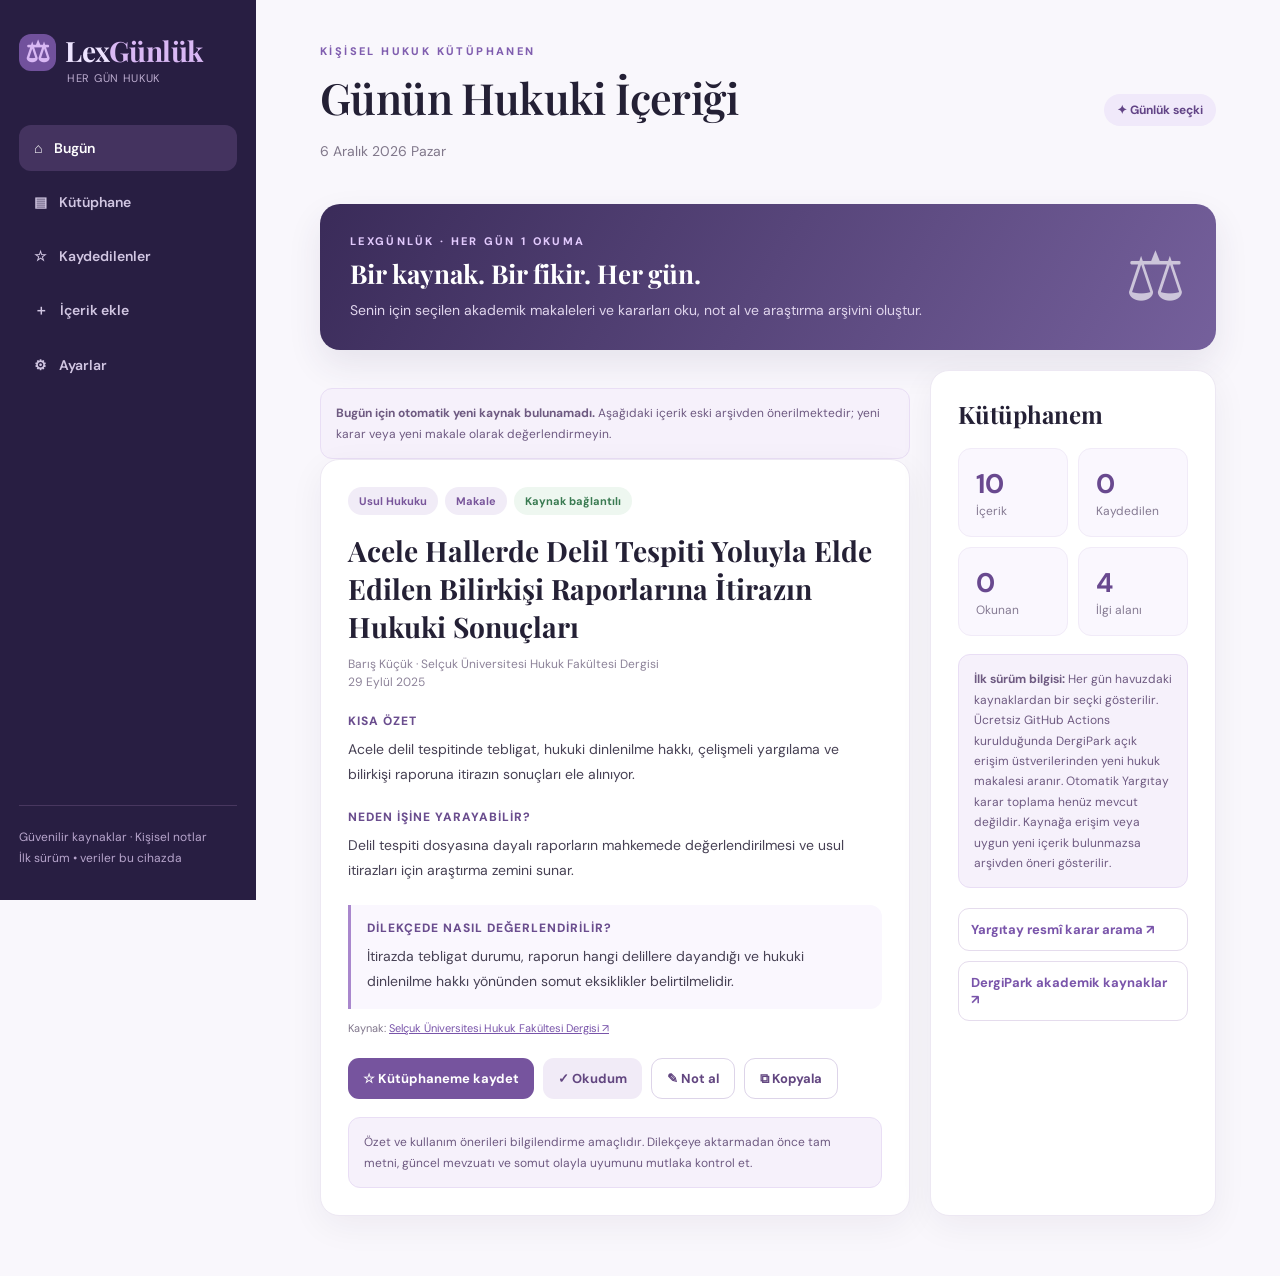
==== index.html @ 828d816e "Add files via upload" ====
<!doctype html><html lang="tr"><head><meta charset="UTF-8"/><meta name="viewport" content="width=device-width,initial-scale=1,viewport-fit=cover"/><meta name="theme-color" content="#24183c"/><meta name="apple-mobile-web-app-capable" content="yes"/><meta name="apple-mobile-web-app-title" content="LexGünlük"/><meta name="description" content="Her gün bir hukuk makalesi veya doğrulanmış karar, kişisel kütüphaneniz ve notlarınız."/><link rel="manifest" href="./manifest.webmanifest"/><link rel="icon" type="image/svg+xml" href="./icon.svg"/><link rel="apple-touch-icon" href="./icon-192.png"/><link rel="stylesheet" href="./style.css"/><title>LexGünlük — Günlük Hukuk Seçkisi</title></head><body><div id="root"></div><script defer src="./icerikler.js"></script><script defer src="./gunluk-kararlar.js"></script><script defer src="./app.js"></script></body></html>
---- style.css ----
@import url('https://fonts.googleapis.com/css2?family=DM+Sans:wght@400;500;600;700;800&family=Playfair+Display:wght@500;600;700&display=swap');
:root{--bg:#f9f7fc;--ink:#242035;--side:#281e42;--purple:#7754a1;--purple2:#aa8bc5;--pale:#f2edfa;--border:#ede8f3;--muted:#80778d;--white:#fff;--shadow:0 10px 35px rgba(37,23,63,.055)}*{box-sizing:border-box}html{scroll-behavior:smooth}body{margin:0;background:var(--bg);color:var(--ink);font-family:'DM Sans',Arial,sans-serif;font-size:14px}button,input,textarea,select{font:inherit}button{cursor:pointer}button:focus-visible,a:focus-visible,input:focus-visible{outline:3px solid #c19bff;outline-offset:2px}a{color:#7954aa}.layout{display:grid;grid-template-columns:256px 1fr;min-height:100vh}.sidebar{background:var(--side);color:#eee4ff;min-height:100vh;padding:32px 19px;display:flex;flex-direction:column;gap:40px;position:sticky;top:0;height:100vh}.brand{font-family:'Playfair Display',Georgia,serif;font-size:28px;font-weight:700;letter-spacing:-.5px}.brand span{color:#d9b8f4}.brandmark{display:inline-grid;place-items:center;width:37px;height:37px;border-radius:12px;background:#71519c;color:white;margin-right:9px;font-family:Georgia,serif}.brand-sub{font-size:11px;color:#bcaccf;padding-left:48px;letter-spacing:.7px}.nav{display:grid;gap:8px}.nav button{border:0;background:transparent;text-align:left;padding:14px 15px;border-radius:12px;color:#d1c6e2;font-weight:600}.nav button.active,.nav button:hover{background:#44335f;color:white}.nav button span{margin-right:12px}.sidebar-note{margin-top:auto;border-top:1px solid #48375f;padding-top:21px;line-height:1.7;color:#b7a5cc;font-size:12px}.content{max-width:1210px;width:100%;margin:0 auto;padding:44px clamp(20px,5vw,72px) 60px}.overline{color:#805eaf;font-weight:800;font-size:11px;letter-spacing:2.4px;text-transform:uppercase}.headline{font-family:'Playfair Display',Georgia,serif;font-weight:600;font-size:clamp(32px,4vw,43px);margin:10px 0 5px;letter-spacing:-.6px}.subtitle{color:#81788b;line-height:1.6}.topline{display:flex;align-items:center;justify-content:space-between;gap:14px}.date-badge{padding:8px 13px;background:#f0e9fa;border-radius:30px;font-size:12px;color:#624486;font-weight:700;white-space:nowrap}.banner{display:flex;align-items:center;justify-content:space-between;gap:14px;background:linear-gradient(120deg,#3a2b59,#75609c);color:white;margin:28px 0 20px;padding:29px 30px;border-radius:20px;box-shadow:0 15px 34px #39285118}.banner .bsmall{font-size:11px;color:#e2cafd;letter-spacing:2.3px;font-weight:800}.banner h2{font-family:'Playfair Display',Georgia,serif;font-size:26px;line-height:1.28;margin:9px 0}.banner p{color:#e0d5ed;line-height:1.6;max-width:620px;margin:0}.banner-art{font-size:68px;opacity:.65}.dash{display:grid;grid-template-columns:minmax(0,1.75fr) minmax(250px,.85fr);gap:20px}.panel{background:white;border:1px solid var(--border);box-shadow:var(--shadow);border-radius:19px;padding:27px}.tagrow{display:flex;gap:7px;flex-wrap:wrap;align-items:center}.tag{font-size:11px;font-weight:700;color:#79569b;background:#f1ecf7;border-radius:100px;padding:7px 11px}.tag.verified{background:#eef7f0;color:#397a51}.tag.user{background:#fff4dc;color:#8a6729}.content-title{font-family:'Playfair Display',Georgia,serif;font-size:clamp(23px,2.2vw,29px);line-height:1.34;margin:17px 0 10px}.byline{color:#8d8399;font-size:12px;line-height:1.5}.section{margin-top:22px}.section-title{font-size:12px;letter-spacing:1px;color:#6a4d8e;text-transform:uppercase;font-weight:800;margin-bottom:8px}.section p{margin:0;color:#474154;line-height:1.78}.highlight{background:#faf7fe;border-left:3px solid #a987cd;padding:15px 16px;border-radius:0 12px 12px 0}.buttons{display:flex;flex-wrap:wrap;gap:9px;margin-top:22px}.btn{border:0;border-radius:11px;padding:11px 15px;background:#76549e;color:white;font-weight:700;font-size:13px}.btn:hover{filter:brightness(.94)}.btn.soft{background:#f1ebf7;color:#624680}.btn.outline{border:1px solid #ddd4e9;background:white;color:#624680}.btn.small{padding:8px 11px;font-size:12px}.mini-title{font-family:'Playfair Display',Georgia,serif;font-size:24px;margin:0 0 18px}.statgrid{display:grid;grid-template-columns:1fr 1fr;gap:10px}.stat{background:#faf7fe;border:1px solid #f1ebf8;padding:17px;border-radius:13px}.stat strong{color:#69498f;font-size:27px;display:block}.stat span{font-size:12px;color:#857a92}.notice{background:#f6f1fb;border:1px solid #e9def5;color:#6e5a81;border-radius:12px;padding:14px 15px;font-size:12px;line-height:1.7;margin-top:18px}.quicklinks{display:grid;gap:10px;margin-top:20px}.quicklinks a{display:block;border:1px solid #e5dced;border-radius:11px;padding:12px;text-decoration:none;font-size:13px;font-weight:700}.searchbox{width:100%;padding:14px 16px;border:1px solid #e1d8eb;border-radius:13px;background:white;outline:0;margin:24px 0 10px}.filters{display:flex;gap:8px;flex-wrap:wrap;margin:12px 0 22px}.filter{border:1px solid #e6ddef;background:white;border-radius:100px;color:#655075;padding:8px 12px;font-size:12px;font-weight:700}.filter.active{background:#654584;border-color:#654584;color:white}.results{display:grid;grid-template-columns:repeat(2,minmax(0,1fr));gap:17px}.result{display:flex;flex-direction:column}.result .content-title{font-size:20px}.result .buttons{margin-top:auto;padding-top:20px}.result .description{line-height:1.65;color:#655d6d;flex-grow:1}.field{display:block;font-weight:700;color:#554966;font-size:13px;margin:17px 0 7px}input[type=text],input[type=url],select,textarea{width:100%;border:1px solid #ddd4e9;border-radius:11px;background:#fff;color:#3e344b;padding:12px 14px}textarea{min-height:95px;resize:vertical}.formgrid{display:grid;grid-template-columns:1fr 1fr;gap:17px}.choices{display:grid;grid-template-columns:repeat(2,minmax(0,1fr));gap:12px}.choice{background:#fbf8fe;padding:13px 14px;border-radius:12px;display:flex;gap:10px;align-items:center}.choice input{accent-color:#76549e;width:17px;height:17px}.empty{padding:40px;text-align:center;color:#8b8195;background:white;border:1px dashed #d6c8e5;border-radius:15px}.tiny{font-size:11px;color:#81778c;line-height:1.5}.mobile-nav{display:none}.snack{position:fixed;bottom:24px;right:24px;z-index:100;background:#352648;color:white;border-radius:12px;padding:14px 18px;box-shadow:0 10px 35px #0003}.card-foot{border-top:1px solid #f0ecf5;padding-top:16px;margin-top:20px}.smallrow{display:flex;gap:10px;align-items:center;justify-content:space-between;flex-wrap:wrap}.empty-date{font-style:italic}.muted{color:var(--muted)}
@media(max-width:980px){.dash{grid-template-columns:1fr}.results{grid-template-columns:1fr 1fr}.sidebar{width:225px}.layout{grid-template-columns:225px 1fr}.content{padding:30px 22px}}@media(max-width:700px){.layout{display:block}.sidebar{display:none}.content{padding:24px 16px 100px}.banner{margin-top:24px;padding:24px}.banner-art{display:none}.banner h2{font-size:24px}.panel{padding:21px}.dash,.results,.formgrid,.choices{grid-template-columns:1fr}.topline{align-items:flex-start}.date-badge{font-size:10px}.mobile-nav{display:flex;position:fixed;bottom:0;left:0;right:0;z-index:40;background:#271b43;box-shadow:0 -6px 35px #28184022;padding:9px 3px max(12px,env(safe-area-inset-bottom));justify-content:space-around}.mobile-nav button{border:0;background:transparent;color:#d8cbe8;min-width:55px;font-size:10px;display:flex;align-items:center;flex-direction:column;gap:3px;padding:4px}.mobile-nav button.active{color:#fff}.mobile-nav button .ico{font-size:21px}.snack{left:16px;right:16px;bottom:85px;text-align:center}}
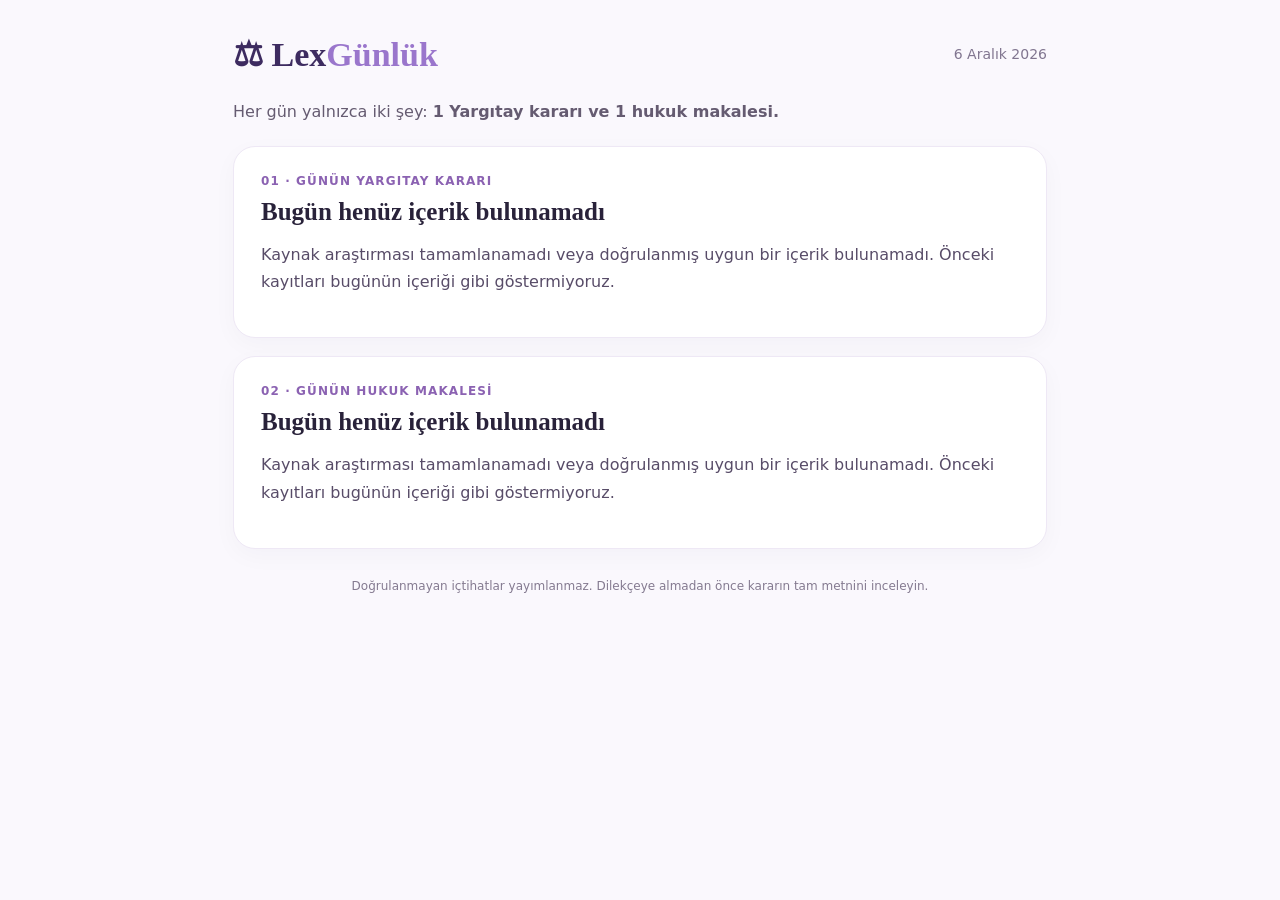
==== commit 4d0abc6c: "Update index.html" ====
--- a/index.html
+++ b/index.html
@@ -1 +1,9 @@
-<!doctype html><html lang="tr"><head><meta charset="UTF-8"/><meta name="viewport" content="width=device-width,initial-scale=1,viewport-fit=cover"/><meta name="theme-color" content="#24183c"/><meta name="apple-mobile-web-app-capable" content="yes"/><meta name="apple-mobile-web-app-title" content="LexGünlük"/><meta name="description" content="Her gün bir hukuk makalesi veya doğrulanmış karar, kişisel kütüphaneniz ve notlarınız."/><link rel="manifest" href="./manifest.webmanifest"/><link rel="icon" type="image/svg+xml" href="./icon.svg"/><link rel="apple-touch-icon" href="./icon-192.png"/><link rel="stylesheet" href="./style.css"/><title>LexGünlük — Günlük Hukuk Seçkisi</title></head><body><div id="root"></div><script defer src="./icerikler.js"></script><script defer src="./gunluk-kararlar.js"></script><script defer src="./app.js"></script></body></html>+<!doctype html><html lang="tr"><head><meta charset="utf-8"><meta name="viewport" content="width=device-width,initial-scale=1,viewport-fit=cover"><meta name="theme-color" content="#2a1d49"><meta name="description" content="Her gün bir Yargıtay kararı ve bir hukuk makalesi"><link rel="icon" href="./icon.svg"><link rel="apple-touch-icon" href="./icon-192.png"><title>LexGünlük | Günde 1 karar + 1 makale</title><style>
+:root{font-family:system-ui,-apple-system,'Segoe UI',sans-serif;background:#faf8fd;color:#29223a}*{box-sizing:border-box}body{margin:0}main{max-width:850px;margin:auto;padding:34px 18px 60px}header{display:flex;justify-content:space-between;align-items:center;gap:12px;margin-bottom:28px}h1{font-family:Georgia,serif;color:#3d2b60;font-size:34px;margin:0}h1 span{color:#9a76cc}.date{color:#817690;font-size:14px}h2{font-family:Georgia,serif;font-size:25px;margin:3px 0 14px}.intro{font-size:16px;color:#655b71;margin:0 0 25px}.cards{display:grid;gap:18px}.card{background:white;border:1px solid #eee8f5;border-radius:22px;padding:27px;box-shadow:0 7px 25px #2a164008}.eyebrow{font-size:12px;letter-spacing:1.1px;font-weight:800;color:#8b62b2;text-transform:uppercase;margin-bottom:10px}.meta{color:#81758c;font-size:13px}.excerpt{background:#f7f3fb;border-radius:12px;padding:15px;line-height:1.75;overflow-wrap:anywhere}.usage{margin:15px 0;color:#584c68;line-height:1.7}a.button{display:inline-block;padding:12px 18px;border-radius:11px;background:#63418d;color:white;text-decoration:none;font-size:14px;font-weight:700}a.button:hover{background:#483168}.note{font-size:12px;color:#918797;line-height:1.5}footer{text-align:center;margin:30px 0;color:#847a90;font-size:12px}@media(max-width:500px){main{padding:24px 14px}h1{font-size:29px}.card{padding:21px}h2{font-size:22px}}
+</style></head><body><main><header><h1>⚖ Lex<span>Günlük</span></h1><div class="date" id="date"></div></header><p class="intro">Her gün yalnızca iki şey: <strong>1 Yargıtay kararı ve 1 hukuk makalesi.</strong></p><div class="cards"><article class="card"><div class="eyebrow">01 · Günün Yargıtay kararı</div><div id="case"><p>Karar yükleniyor…</p></div></article><article class="card"><div class="eyebrow">02 · Günün hukuk makalesi</div><div id="article"><p>Makale yükleniyor…</p></div></article></div><footer>Doğrulanmayan içtihatlar yayımlanmaz. Dilekçeye almadan önce kararın tam metnini inceleyin.</footer></main><script>
+const localNow=()=>new Date().toLocaleDateString('sv-SE',{timeZone:'Europe/Istanbul'});
+const escapeHTML=x=>String(x??'').replace(/[&<>"']/g,c=>({'&':'&amp;','<':'&lt;','>':'&gt;','"':'&quot;',"'":'&#39;'}[c]));
+document.querySelector('#date').textContent=new Date().toLocaleDateString('tr-TR',{timeZone:'Europe/Istanbul',day:'numeric',month:'long',year:'numeric'});
+const make=(item,kind)=>{if(!item)return '<h2>Bugün henüz içerik bulunamadı</h2><p class="usage">Kaynak araştırması tamamlanamadı veya doğrulanmış uygun bir içerik bulunamadı. Önceki kayıtları bugünün içeriği gibi göstermiyoruz.</p>';const src=item.url&&/^https:\/\//.test(item.url)?item.url:'';const txt=kind==='case'?item.excerpt:item.summary;const label=kind==='case'?'Resmî Yargıtay aramasını aç':'Makaleyi kaynağında oku';return `<h2>${escapeHTML(item.title)}</h2><p class="meta">${kind==='case'?escapeHTML(item.daire)+' · E. '+escapeHTML(item.esas_no)+' · K. '+escapeHTML(item.karar_no)+' · '+escapeHTML(item.decision_date):escapeHTML(item.author)+' · '+escapeHTML(item.published)}</p><p class="note">${kind==='case'?'Tam metinden otomatik seçilen bölüm; hukuki sonuç özeti değildir.':'Makale üstverisinden gelen açıklama; tam metin doğrulaması gerektirir.'}</p><div class="excerpt">${escapeHTML(txt)}</div><p class="usage"><strong>Dilekçede değerlendirme:</strong> ${escapeHTML(item.usage||'Kaynağı inceleyin.')}</p>${kind==='case'?'<p class="note">Kararı açmak için resmî arama ekranına esas/karar numarasını girin.</p>':''}${src?`<a class="button" href="${escapeHTML(src)}" target="_blank" rel="noopener noreferrer">${label} ↗</a>`:''}`};
+(async()=>{try{let r=await fetch('./gunluk-kararlar.json?date='+encodeURIComponent(localNow()),{cache:'no-store'});if(!r.ok)throw Error('HTTP '+r.status);let all=await r.json(),d=localNow();let items=Array.isArray(all)?all:[];document.querySelector('#case').innerHTML=make(items.find(x=>x.daily_date===d&&x.kind==='Yargıtay Kararı'),'case');document.querySelector('#article').innerHTML=make(items.find(x=>x.daily_date===d&&x.kind==='Makale'),'article');}catch{document.querySelector('#case').textContent='Günlük veri şu anda alınamıyor.';document.querySelector('#article').textContent='Günlük veri şu anda alınamıyor.'}})();
+</script></body></html>
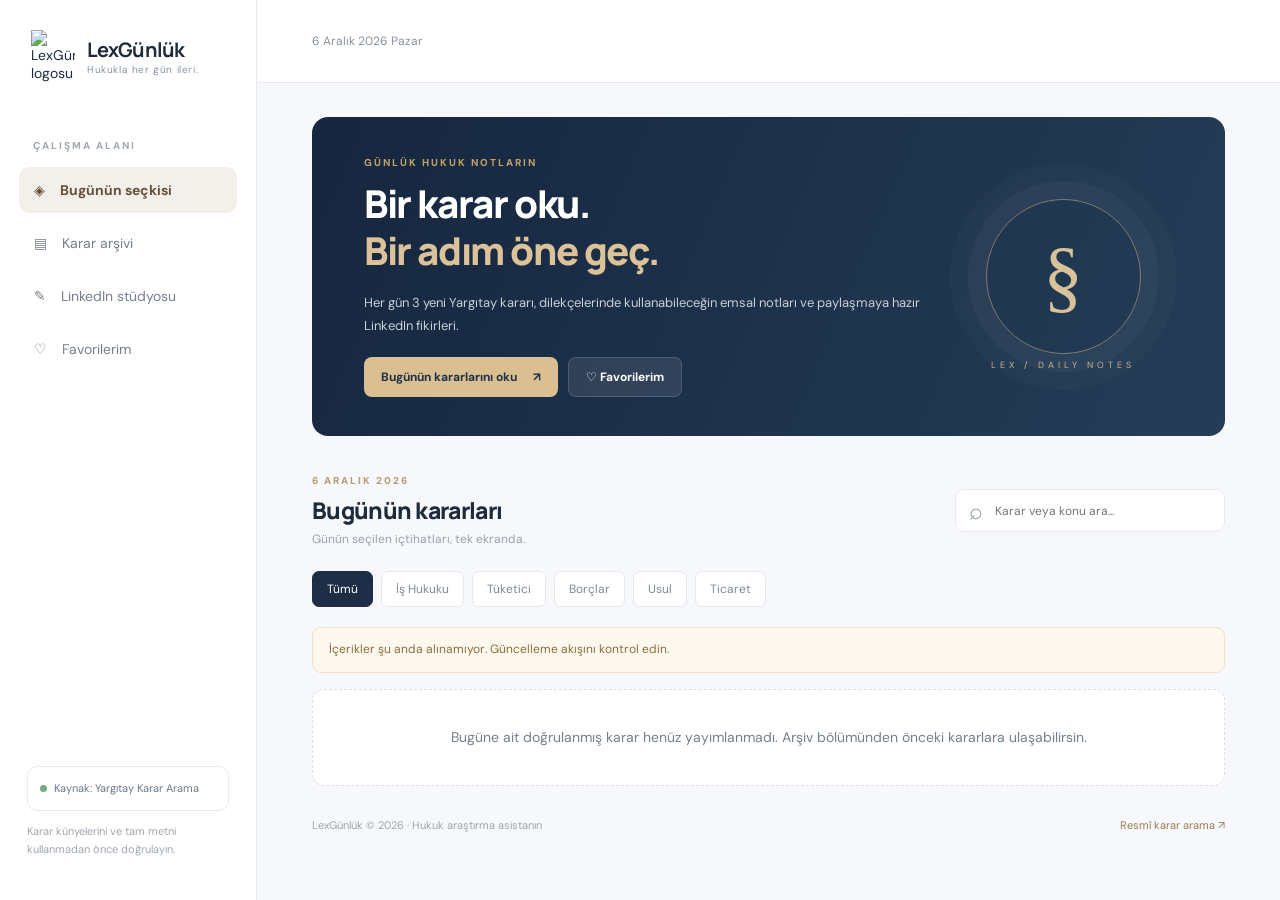
==== commit 816b3f20: "Add files via upload" ====
--- a/index.html
+++ b/index.html
@@ -1,9 +1 @@
-<!doctype html><html lang="tr"><head><meta charset="utf-8"><meta name="viewport" content="width=device-width,initial-scale=1,viewport-fit=cover"><meta name="theme-color" content="#2a1d49"><meta name="description" content="Her gün bir Yargıtay kararı ve bir hukuk makalesi"><link rel="icon" href="./icon.svg"><link rel="apple-touch-icon" href="./icon-192.png"><title>LexGünlük | Günde 1 karar + 1 makale</title><style>
-:root{font-family:system-ui,-apple-system,'Segoe UI',sans-serif;background:#faf8fd;color:#29223a}*{box-sizing:border-box}body{margin:0}main{max-width:850px;margin:auto;padding:34px 18px 60px}header{display:flex;justify-content:space-between;align-items:center;gap:12px;margin-bottom:28px}h1{font-family:Georgia,serif;color:#3d2b60;font-size:34px;margin:0}h1 span{color:#9a76cc}.date{color:#817690;font-size:14px}h2{font-family:Georgia,serif;font-size:25px;margin:3px 0 14px}.intro{font-size:16px;color:#655b71;margin:0 0 25px}.cards{display:grid;gap:18px}.card{background:white;border:1px solid #eee8f5;border-radius:22px;padding:27px;box-shadow:0 7px 25px #2a164008}.eyebrow{font-size:12px;letter-spacing:1.1px;font-weight:800;color:#8b62b2;text-transform:uppercase;margin-bottom:10px}.meta{color:#81758c;font-size:13px}.excerpt{background:#f7f3fb;border-radius:12px;padding:15px;line-height:1.75;overflow-wrap:anywhere}.usage{margin:15px 0;color:#584c68;line-height:1.7}a.button{display:inline-block;padding:12px 18px;border-radius:11px;background:#63418d;color:white;text-decoration:none;font-size:14px;font-weight:700}a.button:hover{background:#483168}.note{font-size:12px;color:#918797;line-height:1.5}footer{text-align:center;margin:30px 0;color:#847a90;font-size:12px}@media(max-width:500px){main{padding:24px 14px}h1{font-size:29px}.card{padding:21px}h2{font-size:22px}}
-</style></head><body><main><header><h1>⚖ Lex<span>Günlük</span></h1><div class="date" id="date"></div></header><p class="intro">Her gün yalnızca iki şey: <strong>1 Yargıtay kararı ve 1 hukuk makalesi.</strong></p><div class="cards"><article class="card"><div class="eyebrow">01 · Günün Yargıtay kararı</div><div id="case"><p>Karar yükleniyor…</p></div></article><article class="card"><div class="eyebrow">02 · Günün hukuk makalesi</div><div id="article"><p>Makale yükleniyor…</p></div></article></div><footer>Doğrulanmayan içtihatlar yayımlanmaz. Dilekçeye almadan önce kararın tam metnini inceleyin.</footer></main><script>
-const localNow=()=>new Date().toLocaleDateString('sv-SE',{timeZone:'Europe/Istanbul'});
-const escapeHTML=x=>String(x??'').replace(/[&<>"']/g,c=>({'&':'&amp;','<':'&lt;','>':'&gt;','"':'&quot;',"'":'&#39;'}[c]));
-document.querySelector('#date').textContent=new Date().toLocaleDateString('tr-TR',{timeZone:'Europe/Istanbul',day:'numeric',month:'long',year:'numeric'});
-const make=(item,kind)=>{if(!item)return '<h2>Bugün henüz içerik bulunamadı</h2><p class="usage">Kaynak araştırması tamamlanamadı veya doğrulanmış uygun bir içerik bulunamadı. Önceki kayıtları bugünün içeriği gibi göstermiyoruz.</p>';const src=item.url&&/^https:\/\//.test(item.url)?item.url:'';const txt=kind==='case'?item.excerpt:item.summary;const label=kind==='case'?'Resmî Yargıtay aramasını aç':'Makaleyi kaynağında oku';return `<h2>${escapeHTML(item.title)}</h2><p class="meta">${kind==='case'?escapeHTML(item.daire)+' · E. '+escapeHTML(item.esas_no)+' · K. '+escapeHTML(item.karar_no)+' · '+escapeHTML(item.decision_date):escapeHTML(item.author)+' · '+escapeHTML(item.published)}</p><p class="note">${kind==='case'?'Tam metinden otomatik seçilen bölüm; hukuki sonuç özeti değildir.':'Makale üstverisinden gelen açıklama; tam metin doğrulaması gerektirir.'}</p><div class="excerpt">${escapeHTML(txt)}</div><p class="usage"><strong>Dilekçede değerlendirme:</strong> ${escapeHTML(item.usage||'Kaynağı inceleyin.')}</p>${kind==='case'?'<p class="note">Kararı açmak için resmî arama ekranına esas/karar numarasını girin.</p>':''}${src?`<a class="button" href="${escapeHTML(src)}" target="_blank" rel="noopener noreferrer">${label} ↗</a>`:''}`};
-(async()=>{try{let r=await fetch('./gunluk-kararlar.json?date='+encodeURIComponent(localNow()),{cache:'no-store'});if(!r.ok)throw Error('HTTP '+r.status);let all=await r.json(),d=localNow();let items=Array.isArray(all)?all:[];document.querySelector('#case').innerHTML=make(items.find(x=>x.daily_date===d&&x.kind==='Yargıtay Kararı'),'case');document.querySelector('#article').innerHTML=make(items.find(x=>x.daily_date===d&&x.kind==='Makale'),'article');}catch{document.querySelector('#case').textContent='Günlük veri şu anda alınamıyor.';document.querySelector('#article').textContent='Günlük veri şu anda alınamıyor.'}})();
-</script></body></html>
+<!doctype html><html lang="tr"><head><meta charset="utf-8"><meta name="viewport" content="width=device-width,initial-scale=1,viewport-fit=cover"><meta name="theme-color" content="#131e31"><meta name="description" content="Günlük doğrulanabilir Yargıtay kararları, dilekçe emsalleri ve LinkedIn içerikleri."><link rel="manifest" href="manifest.webmanifest"><link rel="icon" href="assets/icon.svg" type="image/svg+xml"><title>LexGünlük | Her gün bir içtihat</title><link rel="stylesheet" href="style.css"></head><body><div class="layout"><aside class="sidebar"><div class="brand"><img src="assets/icon.svg" alt="LexGünlük logosu"><div><strong>LexGünlük</strong><small>Hukukla her gün ileri.</small></div></div><div class="side-label">ÇALIŞMA ALANI</div><nav id="nav"><button class="navitem active" data-tab="today">◈ <span>Bugünün seçkisi</span></button><button class="navitem" data-tab="archive">▤ <span>Karar arşivi</span></button><button class="navitem" data-tab="linkedin">✎ <span>LinkedIn stüdyosu</span></button><button class="navitem" data-tab="favorites">♡ <span>Favorilerim</span></button></nav><div class="side-bottom"><div class="tiny-card"><span class="dot"></span> <span>Kaynak: Yargıtay Karar Arama</span></div><p>Karar künyelerini ve tam metni kullanmadan önce doğrulayın.</p></div></aside><main class="main"><header class="topbar"><div class="mobile-brand"><img src="assets/icon.svg" alt=""><b>LexGünlük</b></div><span id="todayDate"></span><button class="quiet" id="installBtn" hidden>＋ Ana ekrana ekle</button></header><div class="content"><section class="hero"><div><span class="eyebrow">GÜNLÜK HUKUK NOTLARIN</span><h1>Bir karar oku.<br><em>Bir adım öne geç.</em></h1><p>Her gün 3 yeni Yargıtay kararı, dilekçelerinde kullanabileceğin emsal notları ve paylaşmaya hazır LinkedIn fikirleri.</p><div class="hero-actions"><button class="primary" id="goDecisions">Bugünün kararlarını oku <span>↗</span></button><button class="soft" id="goFavorites">♡ Favorilerim</button></div></div><div class="hero-symbol" aria-hidden="true"><div class="orbit">§</div><span>LEX / DAILY NOTES</span></div></section><div class="section-header"><div><span class="eyebrow" id="sectionEyebrow">13 KASIM 2026</span><h2 id="sectionTitle">Bugünün kararları</h2><p class="subtitle" id="sectionSubtitle">Günün seçilen içtihatları, tek ekranda.</p></div><div class="searchbox"><span>⌕</span><input id="search" type="search" placeholder="Karar veya konu ara..."></div></div><div class="topics" id="topics"><button class="chip selected" data-topic="Tümü">Tümü</button><button class="chip" data-topic="İş Hukuku">İş Hukuku</button><button class="chip" data-topic="Tüketici">Tüketici</button><button class="chip" data-topic="Borçlar">Borçlar</button><button class="chip" data-topic="Usul">Usul</button><button class="chip" data-topic="Ticaret">Ticaret</button></div><div id="status" role="status"></div><div id="cards" class="cards"></div><div id="linkedInPanel" class="linkedin-panel" hidden></div><footer><span>LexGünlük © 2026 · Hukuk araştırma asistanın</span><a href="https://karararama.yargitay.gov.tr/" target="_blank" rel="noopener noreferrer">Resmî karar arama ↗</a></footer></div></main></div><div class="bottomnav" id="bottomnav"><button data-tab="today" class="active">◈<small>Bugün</small></button><button data-tab="archive">▤<small>Arşiv</small></button><button data-tab="linkedin">✎<small>Paylaşım</small></button><button data-tab="favorites">♡<small>Favori</small></button></div><dialog id="detail"><button class="close" id="closeDialog" aria-label="Kapat">×</button><div id="detailContent"></div></dialog><script src="app.js" defer></script></body></html>
--- a/style.css
+++ b/style.css
@@ -0,0 +1 @@
+@import url('https://fonts.googleapis.com/css2?family=DM+Sans:wght@400;500;600;700&family=Manrope:wght@400;500;600;700;800&display=swap');:root{--navy:#142139;--ink:#1e2b3c;--muted:#7f8998;--gold:#c1a16a;--border:#e9eaf0;--bg:#f7f8fb;--white:#fff}*{box-sizing:border-box}body{margin:0;color:var(--ink);background:var(--bg);font:14px 'DM Sans',system-ui,sans-serif}button,input{font:inherit}button{cursor:pointer}a{color:inherit}.layout{display:flex;min-height:100vh}.sidebar{position:sticky;top:0;height:100vh;width:257px;flex:0 0 257px;background:#fff;border-right:1px solid var(--border);padding:30px 19px;display:flex;flex-direction:column}.brand{display:flex;gap:12px;align-items:center;padding:0 12px 57px}.brand img{width:44px}.brand strong{font-family:Manrope,sans-serif;display:block;font-size:20px;letter-spacing:-.9px}.brand small{font-size:10px;color:#8993a0;display:block;letter-spacing:.6px}.side-label{margin:0 14px 15px;font-size:10px;letter-spacing:2px;color:#a1a7b3;font-weight:800}.navitem{border:0;background:transparent;width:100%;display:flex;gap:15px;align-items:center;text-align:left;padding:14px 15px;border-radius:10px;color:#777f8e;font-size:14px;margin-bottom:7px}.navitem:first-letter{font-size:20px}.navitem.active{background:#f3f0eb;color:#655039;font-weight:700}.side-bottom{margin-top:auto;font-size:11px;line-height:1.7;color:#a0a7b0;padding:0 8px}.tiny-card{padding:12px;border:1px solid #e9ecef;border-radius:10px;color:#697989;white-space:nowrap}.dot{display:inline-block;width:7px;height:7px;border-radius:50%;background:#72ab83;margin-right:4px}.main{min-width:0;flex:1}.topbar{height:83px;border-bottom:1px solid var(--border);background:#fff;display:flex;align-items:center;justify-content:space-between;padding:0 55px;color:#88909b;font-size:12px}.quiet{border:1px solid var(--border);border-radius:8px;padding:10px 13px;background:#fff;color:var(--navy)}.mobile-brand{display:none}.content{max-width:1240px;margin:auto;padding:34px 55px 25px}.hero{min-height:272px;display:flex;align-items:center;justify-content:space-between;overflow:hidden;border-radius:16px;background:linear-gradient(113deg,#172740 5%,#243d57 100%);color:white;padding:39px 52px;position:relative}.eyebrow{display:block;letter-spacing:2px;font-size:10px;font-weight:800;color:var(--gold);margin-bottom:12px}.hero h1{font:800 clamp(28px,3vw,40px)/1.22 Manrope,sans-serif;margin:0;letter-spacing:-1.4px}.hero h1 em{font-style:normal;color:#dcc298}.hero p{max-width:565px;line-height:1.8;color:#c7d0d9;font-size:13px;margin:16px 0 20px}.hero-actions{display:flex;gap:10px}.primary,.soft{border:0;border-radius:8px;padding:11px 17px;font-size:12px;font-weight:700}.primary{background:#d9bf92;color:#203046}.primary span{margin-left:13px}.soft{background:#ffffff18;color:#fff;border:1px solid #ffffff25}.hero-symbol{position:relative;flex:0 0 220px;height:190px;display:grid;place-items:center}.orbit{border:1px solid #d2b78588;width:155px;height:155px;display:grid;place-items:center;border-radius:50%;font:80px Georgia,serif;color:#d8c299;box-shadow:0 0 0 18px #ffffff08,0 0 0 36px #ffffff05}.hero-symbol>span{position:absolute;bottom:1px;font-size:9px;letter-spacing:4px;color:#c8b18b}.section-header{margin-top:38px;display:flex;justify-content:space-between;align-items:center;gap:15px}.section-header .eyebrow{margin-bottom:7px;color:#b79b76}.section-header h2{font:800 23px Manrope,sans-serif;letter-spacing:-.7px;margin:0 0 5px}.subtitle{color:#9ba2ad;font-size:12px;margin:0}.searchbox{width:270px;border:1px solid #e8e9ee;border-radius:9px;background:white;display:flex;align-items:center;padding:0 13px;gap:10px;color:#8e96a2}.searchbox span{font-size:23px}.searchbox input{border:0;outline:0;height:41px;width:100%;font-size:12px;color:#26384b}.topics{display:flex;gap:8px;margin:24px 0 20px;flex-wrap:wrap}.chip{border:1px solid #e6e8ed;border-radius:7px;background:white;color:#818994;padding:9px 14px;font-size:12px}.chip.selected{background:#1c2d45;border-color:#1c2d45;color:white}.cards{display:grid;grid-template-columns:repeat(3,minmax(0,1fr));gap:16px}.decision{background:#fff;border:1px solid #eceef0;border-radius:12px;padding:23px 23px 20px;display:flex;flex-direction:column;min-height:310px;box-shadow:0 3px 14px #22324a05}.card-top{display:flex;align-items:center;justify-content:space-between}.tag{font-size:10px;border-radius:5px;background:#f3f1ed;color:#9d7b48;padding:6px 8px;font-weight:700}.fav{border:0;background:transparent;color:#a4adbb;font-size:25px;line-height:1}.fav.isfav{color:#bd856e}.decision h3{font:800 16px/1.45 Manrope,sans-serif;letter-spacing:-.35px;margin:20px 0 9px}.meta{font-size:11px;color:#9ca4ae;margin-bottom:12px;line-height:1.6}.decision p{font-size:12px;line-height:1.8;color:#667181;margin:0 0 19px;flex:1}.card-footer{border-top:1px solid #eff0f2;padding-top:15px;display:flex;align-items:center;justify-content:space-between;font-size:10px;color:#a0a5ae}.read{border:0;background:transparent;color:#b08d55;font-weight:800;padding:3px;font-size:12px}.empty{grid-column:1/-1;background:white;border:1px dashed #dedfe4;padding:35px;text-align:center;border-radius:12px;color:#74808d;line-height:1.8}.notice{background:#fdf8ee;border:1px solid #f0e1c0;border-radius:9px;color:#8b6d3f;padding:12px 16px;margin-bottom:16px;font-size:12px;line-height:1.65}.linkedin-panel{background:#fff;border:1px solid var(--border);padding:23px;border-radius:13px;margin-top:20px}.post{border-bottom:1px solid var(--border);padding:16px 0}.post:last-child{border:0}.post-head{display:flex;align-items:center;justify-content:space-between;gap:10px}.post-title{font-weight:800;font-family:Manrope}.post p{white-space:pre-line;line-height:1.75;color:#657181}.copy{border:1px solid #e6e8ed;border-radius:7px;background:#f9fafb;padding:8px 12px;color:#26384b}.source{font-size:12px;color:#8c95a0}.source a{color:#a7824e}footer{display:flex;justify-content:space-between;gap:10px;padding:32px 0;color:#9ea5ae;font-size:11px}footer a{text-decoration:none;color:#9a7b52}dialog{border:0;border-radius:15px;padding:30px;max-width:730px;width:calc(100% - 30px);max-height:85vh;overflow:auto;box-shadow:0 30px 100px #111b30aa}dialog::backdrop{background:#101c31aa}.close{position:sticky;float:right;top:0;border:0;background:#eef0f2;color:#26364b;border-radius:7px;padding:4px 11px;font-size:25px}#detailContent h2{font:800 24px Manrope,sans-serif}#detailContent p{line-height:1.85;color:#5a6573;white-space:pre-line}#detailContent .quote{border-left:3px solid #d3b788;padding:15px;background:#f8f8f6;font-size:12px;max-height:240px;overflow:auto}#detailContent a{display:inline-block;margin-top:12px;color:#8b6d3f}.bottomnav{display:none}@media(max-width:1050px){.sidebar{width:210px;flex-basis:210px}.content{padding:28px}.topbar{padding:0 28px}.cards{grid-template-columns:repeat(2,minmax(0,1fr))}.hero-symbol{flex-basis:150px}.hero{padding:35px}}@media(max-width:720px){.sidebar{display:none}.topbar{height:60px;padding:0 18px}.mobile-brand{display:flex;align-items:center;gap:8px;color:var(--navy);font-family:Manrope}.mobile-brand img{height:30px}.content{padding:14px 14px 80px}.hero{padding:27px 23px;min-height:280px}.hero h1{font-size:28px}.hero-symbol{display:none}.hero p{font-size:12px}.section-header{margin-top:29px;align-items:stretch;flex-direction:column}.searchbox{width:100%}.topics{margin-top:16px;overflow-x:auto;flex-wrap:nowrap;padding-bottom:3px}.chip{flex:0 0 auto}.cards{grid-template-columns:1fr}.decision{min-height:260px}.bottomnav{display:flex;position:fixed;bottom:0;left:0;right:0;height:72px;padding-bottom:env(safe-area-inset-bottom);background:#fff;border-top:1px solid var(--border);z-index:5;justify-content:space-around}.bottomnav button{border:0;background:transparent;color:#8a939e;font-size:22px;display:flex;flex-direction:column;align-items:center;justify-content:center;width:25%;gap:1px}.bottomnav button.active{color:#ba9a66}.bottomnav small{font-size:10px}.hero-actions{flex-wrap:wrap}.topbar .quiet{font-size:10px}footer{flex-direction:column}dialog{padding:20px}}@media(prefers-reduced-motion:no-preference){button{transition:background .15s,transform .15s}button:hover{transform:translateY(-1px)}}
